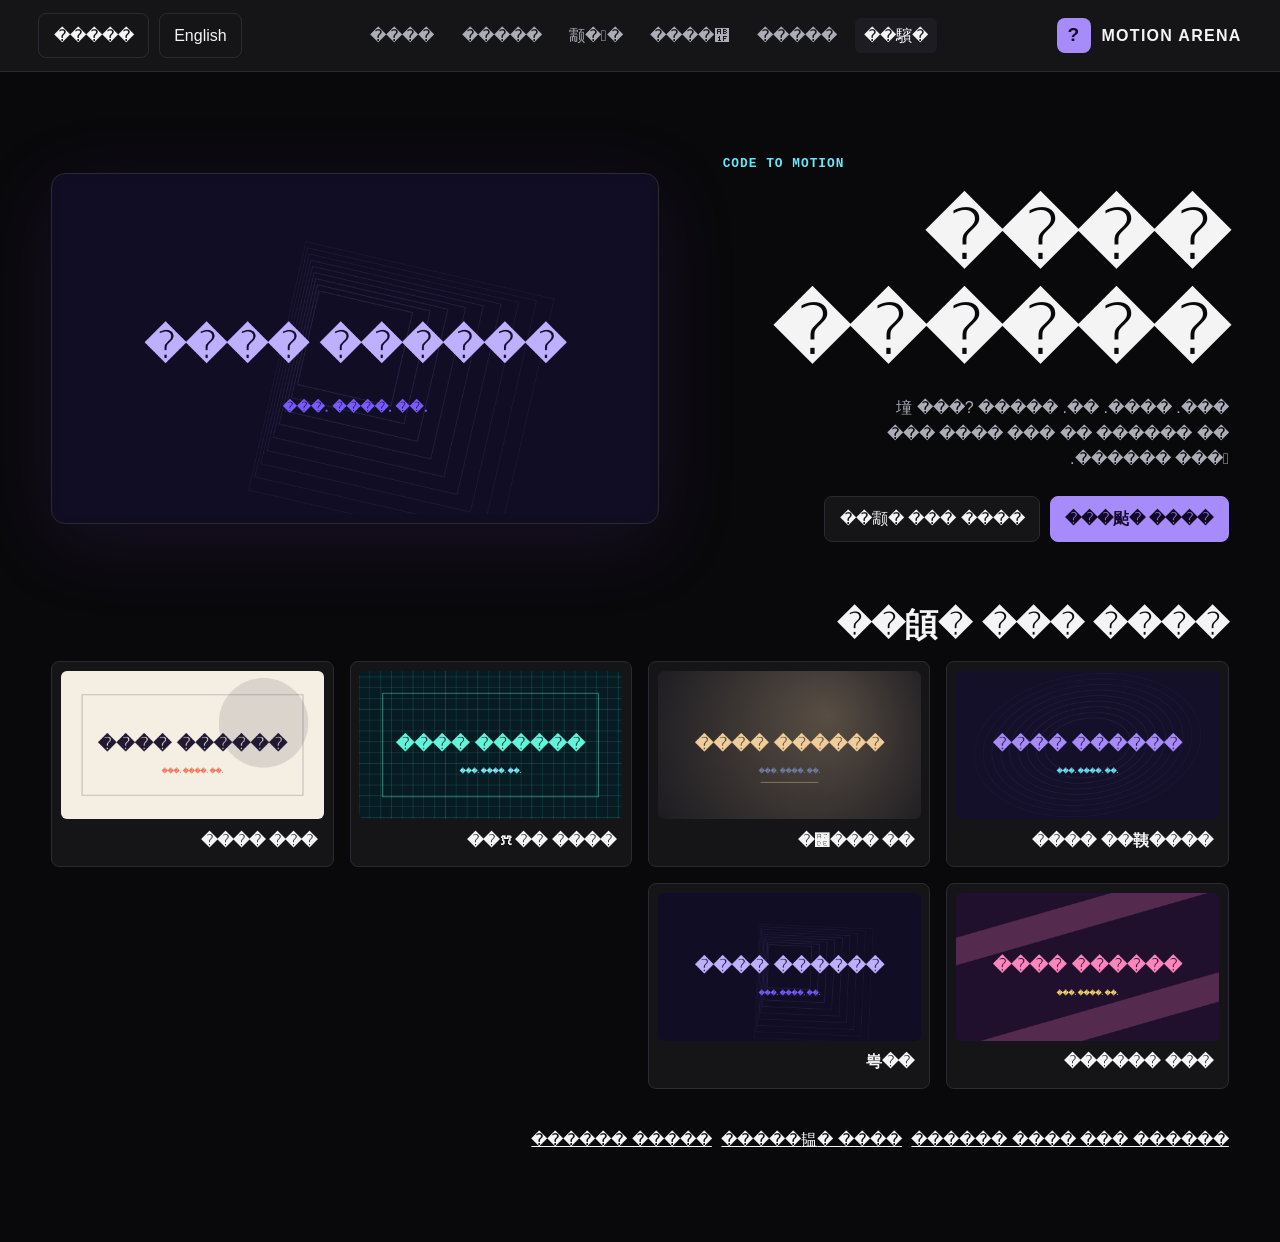
==== arena/index.html @ a46b2b75 "Add Motion Arena studio, competition, and verification" ====
<!doctype html>
<html lang="ar" dir="rtl">
<head>
  <meta charset="utf-8">
  <meta name="viewport" content="width=device-width, initial-scale=1">
  <meta name="theme-color" content="#09090b">
  <title>Motion Arena | ���� ������</title>
  <link rel="stylesheet" href="./style.css">
</head>
<body>
  <a class="skip" href="#main">Skip to content � ���� ��� ��ꥢ��</a>
  <header id="header"></header>
  <main id="main" tabindex="-1"></main>
  <div id="notice" role="status" aria-live="polite"></div>
  <script type="module" src="./app.mjs"></script>
</body>
</html>
---- arena/style.css ----
:root{color-scheme:dark;--bg:#09090b;--surface:#151518;--raised:#1c1c22;--border:#2a2a32;--ink:#f4f4f5;--muted:#adadb8;--primary:#a78bfa;--cyan:#67e8f9;--error:#fda4af;--good:#86efac;font:16px/1.6 "Cairo","Segoe UI",Tahoma,sans-serif}
:root[data-theme=light]{color-scheme:light;--bg:#f8f7fb;--surface:#fff;--raised:#efedf5;--border:#d4cde3;--ink:#1a142a;--muted:#544b64;--primary:#5731b6;--cyan:#096579;--error:#a81136;--good:#08662d}
*{box-sizing:border-box;min-width:0} body{margin:0;background:var(--bg);color:var(--ink)} button,input,select,textarea{font:inherit} a{color:inherit} button,a.button,input,select,textarea{border:1px solid var(--border);border-radius:8px;background:var(--surface);color:var(--ink)} button,a.button{display:inline-flex;align-items:center;justify-content:center;gap:.5rem;padding:.56rem .9rem;cursor:pointer;text-decoration:none} button:hover,a.button:hover{border-color:var(--primary)} button:disabled{opacity:.52;cursor:default} .primary{background:#a78bfa!important;color:#120927!important;border-color:#a78bfa!important;font-weight:750} :focus-visible{outline:2px solid var(--cyan);outline-offset:3px} input,select,textarea{width:100%;padding:.46rem .6rem} input[type=color]{padding:.2rem;height:2.45rem} input[type=range]{accent-color:var(--primary);padding:0} textarea{resize:vertical} label{display:grid;gap:.24rem;font-size:.86rem;color:var(--muted)} label:has(input[type=checkbox]){display:flex;align-items:center;gap:.5rem} input[type=checkbox]{width:auto;accent-color:var(--primary)}
header{border-bottom:1px solid var(--border);background:var(--surface)} .bar{max-width:1440px;margin:auto;padding:.8rem clamp(1rem,3vw,2.5rem);display:flex;align-items:center;gap:1rem;justify-content:space-between;flex-wrap:wrap}.logo{display:flex;align-items:center;gap:.65rem;text-decoration:none;direction:ltr;font-weight:850;letter-spacing:.08em}.logo span{display:grid;place-items:center;width:2.15rem;height:2.15rem;background:#a78bfa;color:#130b26;border-radius:8px;font-size:1.2rem}.nav,.row{display:flex;align-items:center;flex-wrap:wrap;gap:.6rem}.nav a{padding:.3rem .55rem;color:var(--muted);text-decoration:none}.nav a[aria-current=page]{color:var(--ink);background:var(--raised);border-radius:6px}.wrap{max-width:1320px;margin:auto;padding:clamp(1rem,4vw,3.5rem)} h1,h2,h3,p{margin:0 0 .65rem} h1{font-size:clamp(2rem,5.8vw,5.1rem);line-height:1.05;letter-spacing:-.055em} [dir=rtl] h1{letter-spacing:0;line-height:1.28} h2{font-size:clamp(1.35rem,2.6vw,2.1rem)} p{color:var(--muted)} .hero{display:grid;grid-template-columns:1fr 1.2fr;align-items:center;gap:clamp(1rem,5vw,5rem);padding:2rem 0 3.5rem}.eyebrow,.time,.track time{font:600 .8rem/1.4 Consolas,monospace;letter-spacing:.08em;color:var(--cyan);direction:ltr}.hero .eyebrow{display:block;margin-bottom:1rem}.hero p{max-width:43ch;margin-top:1rem}.hero .row{margin-top:1.5rem}.hero-art{background:#100d22;border:1px solid var(--border);padding:.55rem;border-radius:14px;box-shadow:0 18px 80px #6b35b22a} canvas{display:block;width:100%;height:auto;object-fit:contain}.hero-art canvas{border-radius:8px}
.grid{display:grid;grid-template-columns:repeat(auto-fit,minmax(min(100%,230px),1fr));gap:1rem}.card,.panel{background:var(--surface);border:1px solid var(--border);border-radius:12px;padding:1rem}.template{display:block;text-align:start;padding:.55rem;width:100%}.template canvas{border-radius:6px;margin-bottom:.55rem}.template strong{display:block;padding:0 .4rem .25rem}.section{margin-block:2.4rem}.page-title{font-size:clamp(2rem,4vw,3.5rem)} .compact{max-width:48rem}.stack{display:grid;align-content:start;gap:.75rem}.space{justify-content:space-between}.muted{color:var(--muted)} .danger{color:var(--error)} .status{color:var(--good)} .skip{position:absolute;transform:translateY(-150%);background:var(--surface);padding:.5rem;z-index:5}.skip:focus{transform:none} #notice{position:fixed;z-index:9;inset-inline-end:1rem;bottom:1rem;max-width:min(90vw,32rem);background:var(--raised);border:1px solid var(--border);border-radius:8px;padding:.65rem 1rem;box-shadow:0 8px 25px #0004} #notice:empty{display:none}
.editor{max-width:1530px;margin:auto;padding:1rem;display:grid;gap:.8rem}.toolbar{background:var(--surface);border:1px solid var(--border);border-radius:9px;padding:.65rem}.toolbar input{width:min(16rem,100%)} .workspace{display:grid;grid-template-columns:240px minmax(0,1fr) 255px;gap:.8rem;align-items:stretch}.workspace>aside{max-height:33rem;overflow:auto}.stage{display:flex;flex-direction:column;justify-content:center;background:#0e0e12;min-height:21rem;overflow:hidden;gap:.7rem}.stage canvas{max-height:29rem;margin:auto}.layer{width:100%;justify-content:flex-start}.layer[aria-pressed=true]{border-color:var(--primary);background:var(--raised)} .cols{display:grid;grid-template-columns:1fr 1fr;gap:.55rem}.timeline{overflow:auto}.track{display:grid;grid-template-columns:8rem 1fr;gap:.55rem;align-items:center;margin:.38rem 0}.track button{overflow:hidden;text-overflow:ellipsis;white-space:nowrap;display:block;text-align:start}.rail{background:var(--raised);height:1.45rem;border-radius:4px;position:relative;direction:ltr}.rail span{display:block;position:absolute;top:.2rem;bottom:.2rem;border-radius:3px;background:#805bd4;min-width:2px}.timeline input[type=range]{direction:ltr}.export{width:min(100%,30rem);border:1px solid var(--border);border-radius:12px;color:var(--ink);background:var(--surface);padding:1.2rem}.export::backdrop{background:#000a} progress{width:100%;accent-color:var(--primary)}
.broadcast{min-height:100svh;display:grid;align-content:center;justify-items:center;text-align:center;padding:4vw;background:radial-gradient(ellipse at top,#342067,#100b20 52%,#09090b);color:#fff}.broadcast h1{font-size:clamp(4rem,11vw,12rem)} .broadcast h2{font-size:clamp(2rem,5vw,5rem)} .broadcast p{color:#cfc4e8}.rank{display:grid;grid-template-columns:3rem 1fr auto;gap:1rem;align-items:center}.broadcast .rank{width:min(85vw,50rem);text-align:start;font-size:clamp(1rem,2.5vw,2rem);background:#201634;border:1px solid #443069;padding:.65rem 1rem;margin:.25rem;border-radius:8px}.card video{max-height:18rem;width:100%;background:#07070a}.empty{min-height:8rem;display:grid;align-content:center}
@media(max-width:1040px){.workspace{grid-template-columns:180px minmax(0,1fr) 205px}} @media(max-width:810px){.hero{grid-template-columns:1fr;padding-bottom:1.4rem}.workspace{grid-template-columns:1fr 1fr}.stage{grid-column:1/-1;grid-row:1;min-height:14rem}.workspace>aside{max-height:24rem}.nav{order:3;width:100%;overflow-x:auto;flex-wrap:nowrap}.nav a{white-space:nowrap}} @media(max-width:460px){.workspace{grid-template-columns:1fr}.stage{grid-column:auto}.toolbar input{width:100%}.track{grid-template-columns:5.5rem 1fr}}
.rail [data-track]{cursor:ew-resize;touch-action:none}.rail [data-track]:hover{background:#a78bfa}
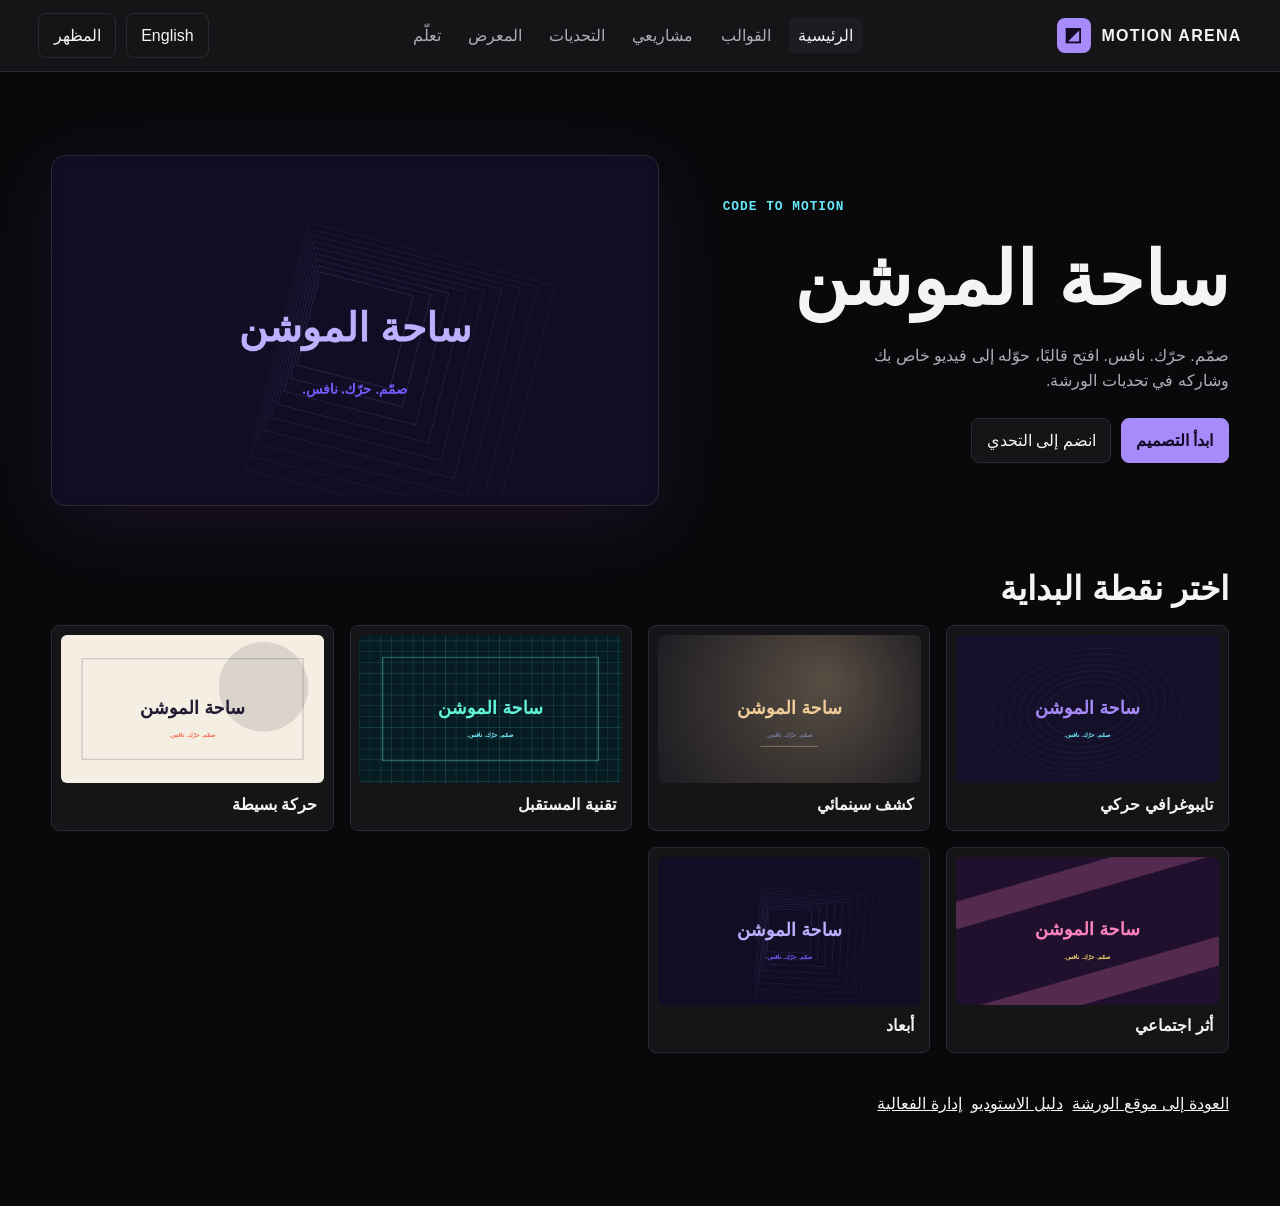
==== commit c3cea637: "Restore Arabic UTF-8 in the Motion Arena release" ====
--- a/arena/index.html
+++ b/arena/index.html
@@ -4,11 +4,11 @@
   <meta charset="utf-8">
   <meta name="viewport" content="width=device-width, initial-scale=1">
   <meta name="theme-color" content="#09090b">
-  <title>Motion Arena | ���� ������</title>
+  <title>Motion Arena | ساحة الموشن</title>
   <link rel="stylesheet" href="./style.css">
 </head>
 <body>
-  <a class="skip" href="#main">Skip to content � ���� ��� ��ꥢ��</a>
+  <a class="skip" href="#main">Skip to content · انتقل إلى المحتوى</a>
   <header id="header"></header>
   <main id="main" tabindex="-1"></main>
   <div id="notice" role="status" aria-live="polite"></div>
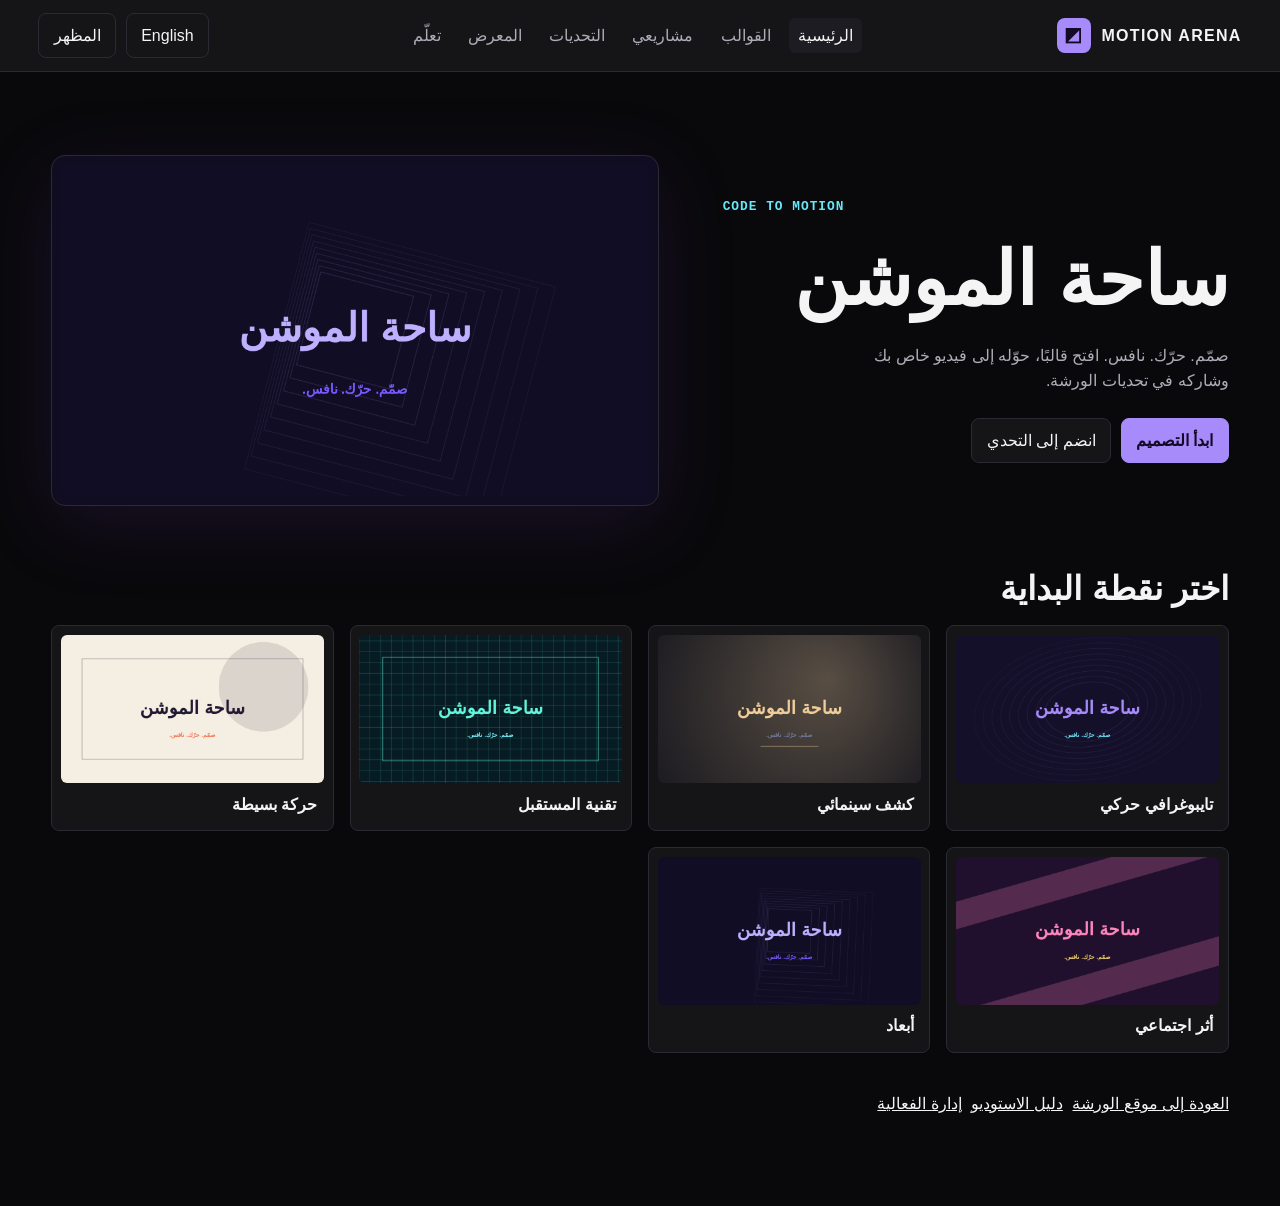
==== commit 2a024798: "Refresh cached scripts for the Motion Arena release" ====
--- a/arena/index.html
+++ b/arena/index.html
@@ -12,6 +12,6 @@
   <header id="header"></header>
   <main id="main" tabindex="-1"></main>
   <div id="notice" role="status" aria-live="polite"></div>
-  <script type="module" src="./app.mjs"></script>
+  <script type="module" src="./app.mjs?v=2"></script>
 </body>
 </html>
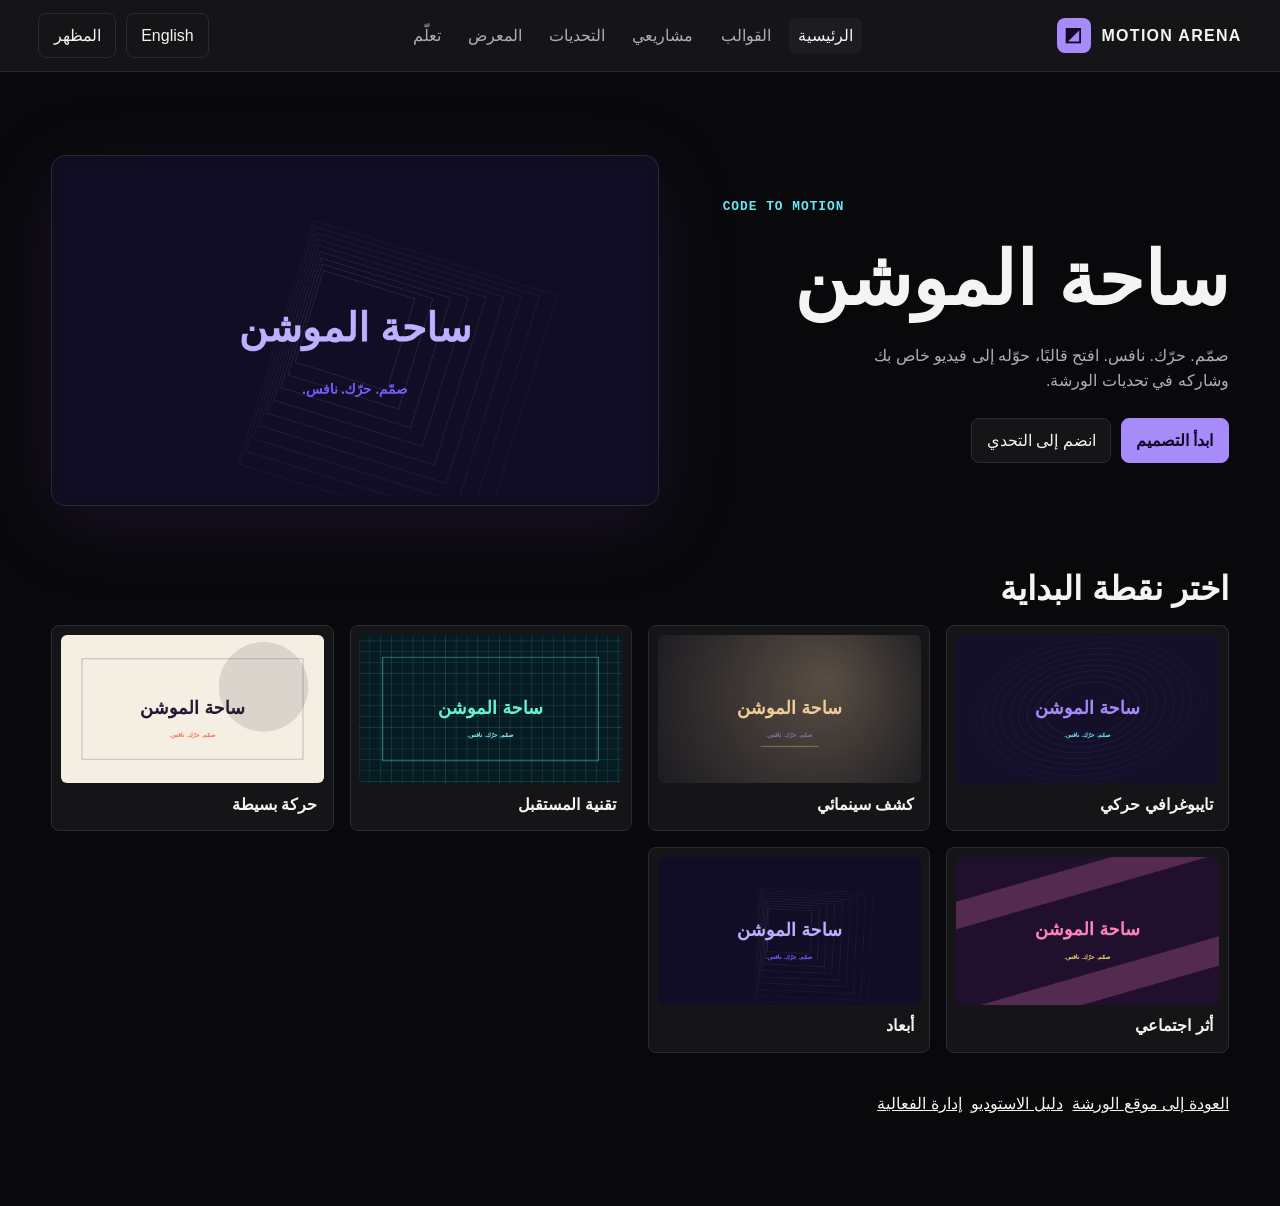
==== commit 7a72e5f6: "Keep Motion Arena competition pages usable during backend setup" ====
--- a/arena/index.html
+++ b/arena/index.html
@@ -12,6 +12,6 @@
   <header id="header"></header>
   <main id="main" tabindex="-1"></main>
   <div id="notice" role="status" aria-live="polite"></div>
-  <script type="module" src="./app.mjs?v=2"></script>
+  <script type="module" src="./app.mjs?v=3"></script>
 </body>
 </html>
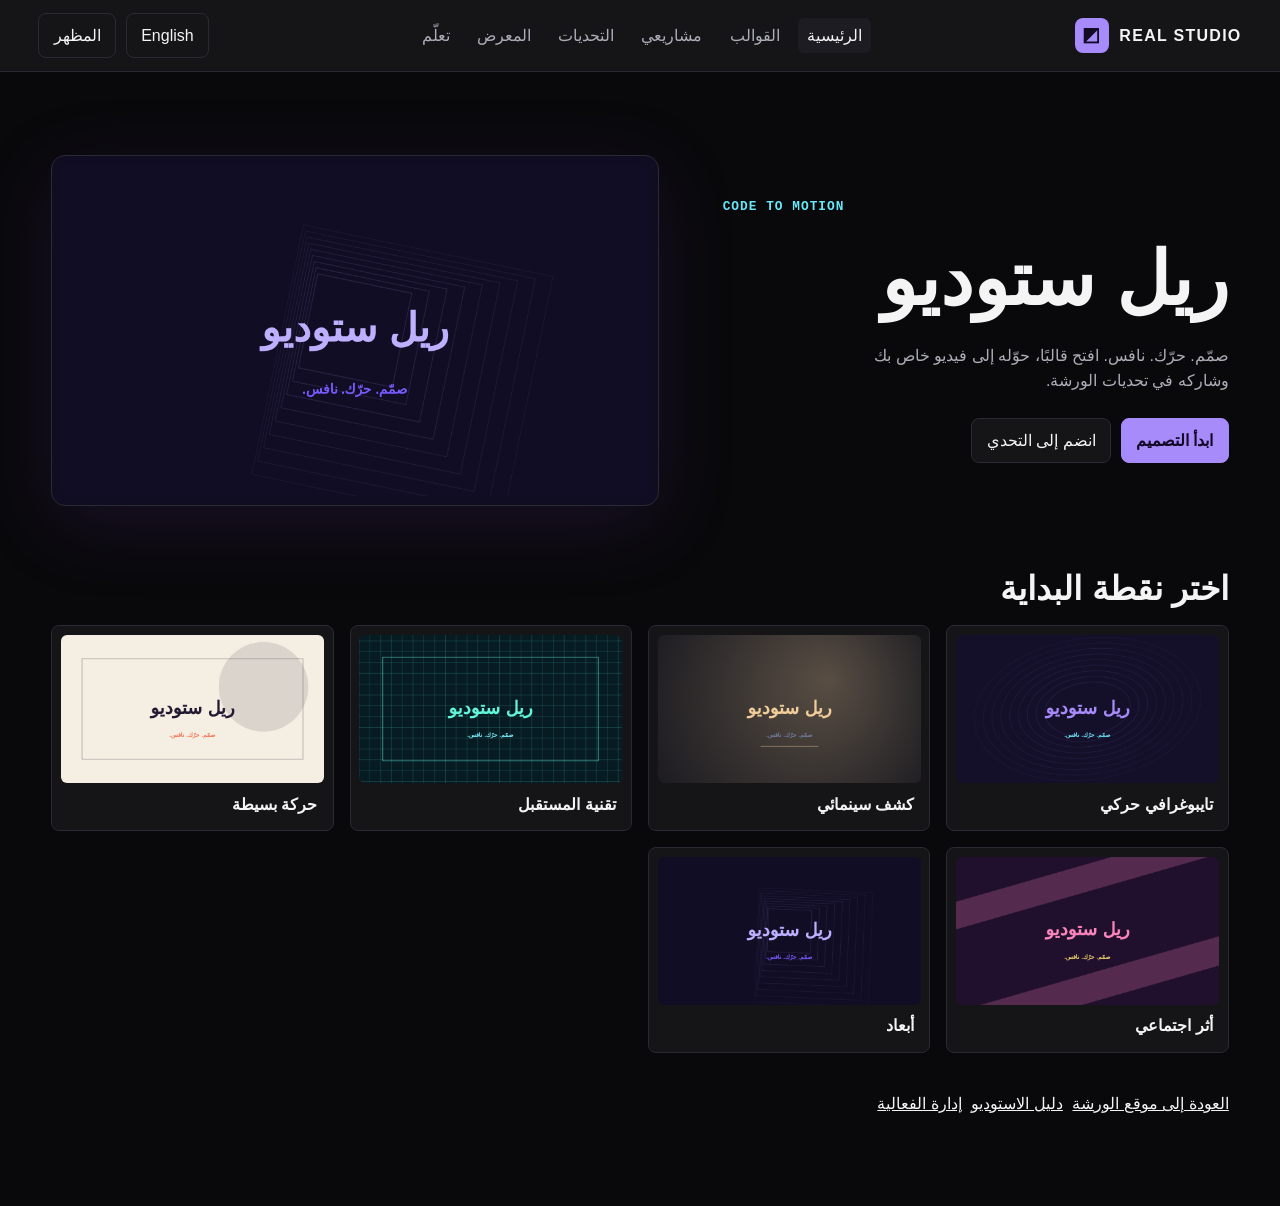
==== commit 0f169216: "Rename the surprise tool from Motion Arena to Real Studio Co-Authored-By: Claude Opus 5.5 <noreply@a" ====
--- a/arena/index.html
+++ b/arena/index.html
@@ -4,7 +4,7 @@
   <meta charset="utf-8">
   <meta name="viewport" content="width=device-width, initial-scale=1">
   <meta name="theme-color" content="#09090b">
-  <title>Motion Arena | ساحة الموشن</title>
+  <title>Real Studio | ريل ستوديو</title>
   <link rel="stylesheet" href="./style.css">
 </head>
 <body>
